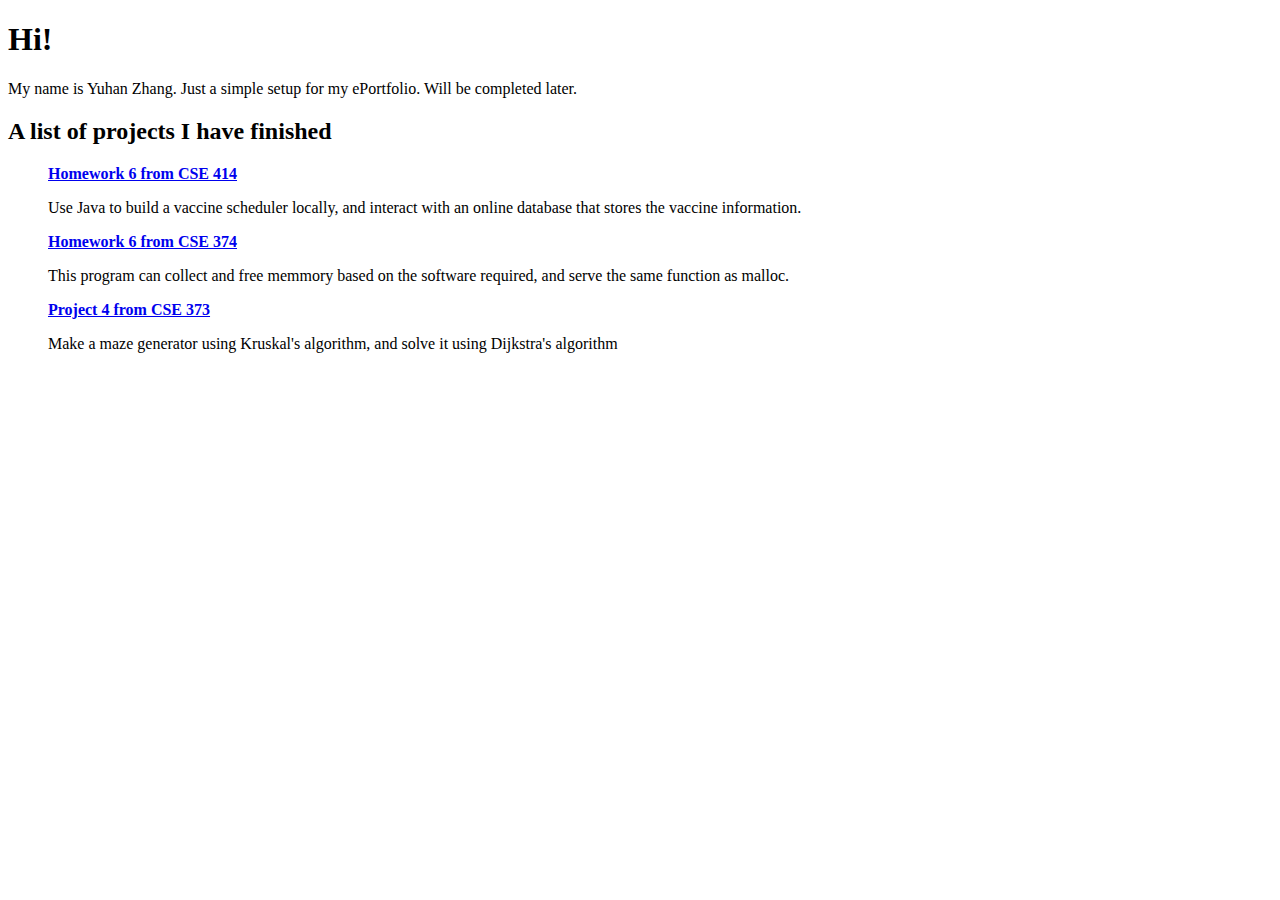
==== index.html @ ef357c61 "update information on website" ====
<!DOCTYPE html>
<html lang="en">
  <head>
    <meta charset="utf-8">
    <meta name="viewport" content="width=device-width, initial-scale=1.0">
    <link rel="stylesheet" href="style.css" type="text/css">
    <title>A simple page for ePortfolio</title>
  </head>
<body>
<h1>Hi!</h1>
<p>
  My name is Yuhan Zhang. Just a simple setup for my ePortfolio. Will be completed
    later.
</p>
<h2>A list of projects I have finished</h2>
<ul>
    <il>
      <a href="https://github.com/yuhanz15/HW6CSE414">Homework 6 from CSE 414</a>
      <p>
        Use Java to build a vaccine scheduler locally, and interact with an online 
        database that stores the vaccine information.
      </p>
    </il>
    <il>
      <a href="https://github.com/yuhanz15/HW6CSE374">Homework 6 from CSE 374</a>
      <p>
        This program can collect and free memmory based on the software required, 
        and serve the same function as malloc.
      </p>
    </il>
    <il>
      <a href="https://github.com/yuhanz15/P4CSE373"> Project 4 from CSE 373</a>
      <p>
        Make a maze generator using Kruskal's algorithm, and solve it using Dijkstra's algorithm
      </p>
    </il>
</ul>
</body>
</html>
---- style.css ----
a{
    font-weight: bold;
}
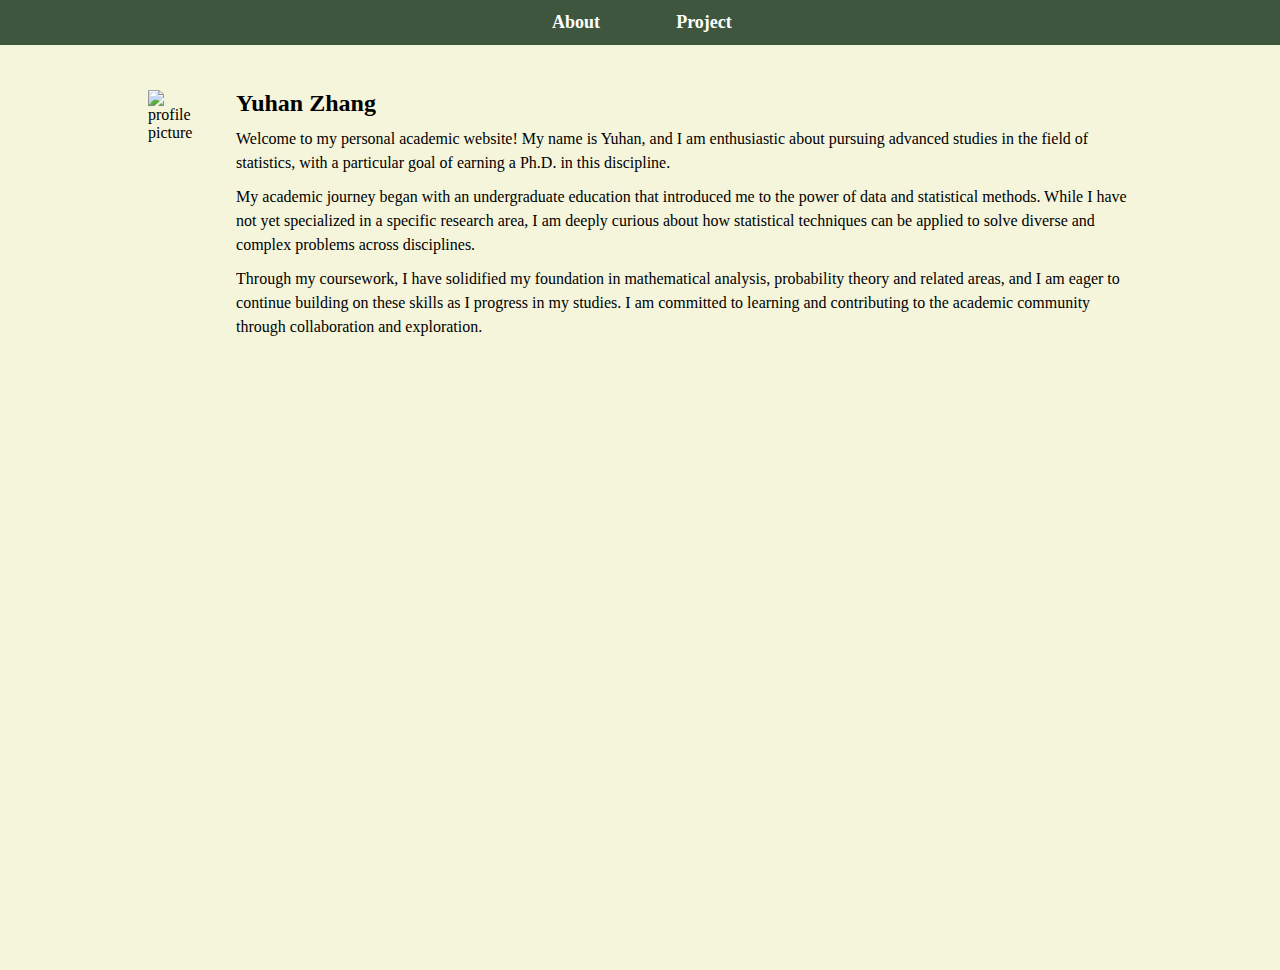
==== commit 2798a9dc: "add project page" ====
--- a/index.html
+++ b/index.html
@@ -1,39 +1,51 @@
 <!DOCTYPE html>
-<html lang="en">
+<html>
   <head>
     <meta charset="utf-8">
-    <meta name="viewport" content="width=device-width, initial-scale=1.0">
-    <link rel="stylesheet" href="style.css" type="text/css">
-    <title>A simple page for ePortfolio</title>
+    <title>About</title>
+    <link rel="stylesheet" type="text/css" href="style.css">
   </head>
-<body>
-<h1>Hi!</h1>
-<p>
-  My name is Yuhan Zhang. Just a simple setup for my ePortfolio. Will be completed
-    later.
-</p>
-<h2>A list of projects I have finished</h2>
-<ul>
-    <il>
-      <a href="https://github.com/yuhanz15/HW6CSE414">Homework 6 from CSE 414</a>
-      <p>
-        Use Java to build a vaccine scheduler locally, and interact with an online 
-        database that stores the vaccine information.
-      </p>
-    </il>
-    <il>
-      <a href="https://github.com/yuhanz15/HW6CSE374">Homework 6 from CSE 374</a>
-      <p>
-        This program can collect and free memmory based on the software required, 
-        and serve the same function as malloc.
-      </p>
-    </il>
-    <il>
-      <a href="https://github.com/yuhanz15/P4CSE373"> Project 4 from CSE 373</a>
-      <p>
-        Make a maze generator using Kruskal's algorithm, and solve it using Dijkstra's algorithm
-      </p>
-    </il>
-</ul>
-</body>
+
+  <body>
+    <div class="header">
+      <nav class="navbar">
+        <ul>
+          <il><a href="index.html">About</a></il>
+          <il><a href="project.html">Project</a></il>
+        </ul>
+      </nav>
+    </div>
+
+    <div class="format">
+      
+      <div class="block">
+        <div class="photolink">
+          <img alt="profile picture" src="1.jpeg" width=220 height=220>
+        </div>
+      
+        <div class="intro">
+          <h1>Yuhan Zhang</h1>
+          <div>
+            <p>
+              Welcome to my personal academic website! My name is Yuhan, 
+              and I am enthusiastic about pursuing advanced studies in the field of statistics, 
+              with a particular goal of earning a Ph.D. in this discipline.
+            </p>
+            <p>
+              My academic journey began with an undergraduate education that introduced me to the power 
+              of data and statistical methods. While I have not yet specialized in a specific research area, 
+              I am deeply curious about how statistical techniques can be applied to solve diverse and 
+              complex problems across disciplines.
+            </p>
+            <p>
+              Through my coursework, I have solidified my foundation in mathematical analysis, probability theory and related areas, and I 
+              am eager to continue building on these skills as I progress in my studies. I am committed 
+              to learning and contributing to the academic community through collaboration and exploration.
+            </p>
+          </div>
+        </div>
+
+      </div>
+    </div>
+  </body>
 </html>--- a/style.css
+++ b/style.css
@@ -1,3 +1,186 @@
-a{
+/* overall format setup */
+* {
+    margin: 0;
+    padding: 0;
+    box-sizing: border-box;
+    outline: none;
+    border: none;
+    text-decoration: none;
+    transition: .2s linear;
+  }
+  
+  html {
+    background-color: beige;
+  }
+  
+  /* nav bar and select list #3F3D56*/
+  .header {
+    background-color: #3d563d;
+    position: fixed;
+    top: 0;
+    left: 0;
+    right: 0;
+    z-index: 1000;
+    align-items: center;
+    display: flex;
+    justify-content: space-between;
+  }
+  
+  .navbar {
+    display: flex;
+    margin: auto;
+    position: center;
+  }
+  
+  .navbar ul {
+    display: flex;
+  }
+  
+  .navbar ul il {
+    list-style: none;
+    width: 128px;
+    text-align: center;
+  }
+  
+  .navbar ul il a {
     font-weight: bold;
-}+    width: 128px;
+    font-size: 18px;
+    line-height: 45px;
+    color: white;
+  }
+  
+  .navbar ul il a:hover {
+    color: #00000081;
+  }
+  
+  /* Paragraph setting */
+  p {
+    line-height: 1.5rem;
+    margin: 0 0 10px;
+    font-size: 16px;
+  }
+
+  h1 {
+    margin: 0 0 10px;
+  }
+
+
+
+
+  /* Main page */
+  .format {
+    margin: 70px auto 0;
+    min-width: 60%;
+    max-width: 80%;
+    display: flex;
+    height: 100vh;
+    background-color: beige;
+    justify-content: center;
+  }
+  
+  .block {
+    display: flex;
+    justify-content: center;
+  }
+
+  .photolink {
+    padding: 20px;
+  }
+  
+  .intro {
+    padding: 20px;
+    font-size: 12px;
+  }
+  
+  /* Project page */
+  .format1 {
+    display: flex;
+    margin-left: auto;
+    margin-right: auto;
+    min-width: 60%;
+    max-width: 80%;
+    height: 100vh;
+    background-color: beige;
+    justify-content: center;
+  }
+
+  .block1 {
+    margin-top: 70px;
+    justify-content: center;
+  }
+
+  .projects div {
+    margin-top: 50px;
+  }
+
+  .projects h2 {
+    font-size: 1.5em;
+    margin: 0 0 10px;
+  }
+
+  .projects a { 
+    color: black;
+    text-decoration: none;
+    font-weight: bold;
+    transition: color 0.3s;
+  }
+
+  .projects a:hover {
+    color: #0056b3;
+  }
+
+  
+  /* Responsive Design */
+  @media (max-width: 1024px) {
+    .navbar ul li {
+      width: 100px;
+    }
+    .navbar ul li a {
+      font-size: 16px;
+      line-height: 40px;
+    }
+    .format {
+      flex-direction: column;
+      align-items: center;
+    }
+    .photolink, .selfintro {
+      padding: 15px;
+    }
+  }
+  
+  @media (max-width: 768px) {
+    .navbar {
+      flex-direction: column;
+    }
+    .navbar ul {
+      flex-direction: column;
+      align-items: center;
+    }
+    .navbar ul li {
+      width: 80px;
+    }
+    .navbar ul li a {
+      font-size: 14px;
+      line-height: 35px;
+    }
+  }
+  
+  @media (max-width: 480px) {
+    .navbar ul li {
+      width: auto;
+      text-align: center;
+    }
+    .navbar ul li a {
+      font-size: 12px;
+      line-height: 30px;
+    }
+    .format {
+      margin-top: 20px;
+      width: 100%;
+    }
+    .photolink, .selfintro {
+      padding: 10px;
+    }
+  }
+  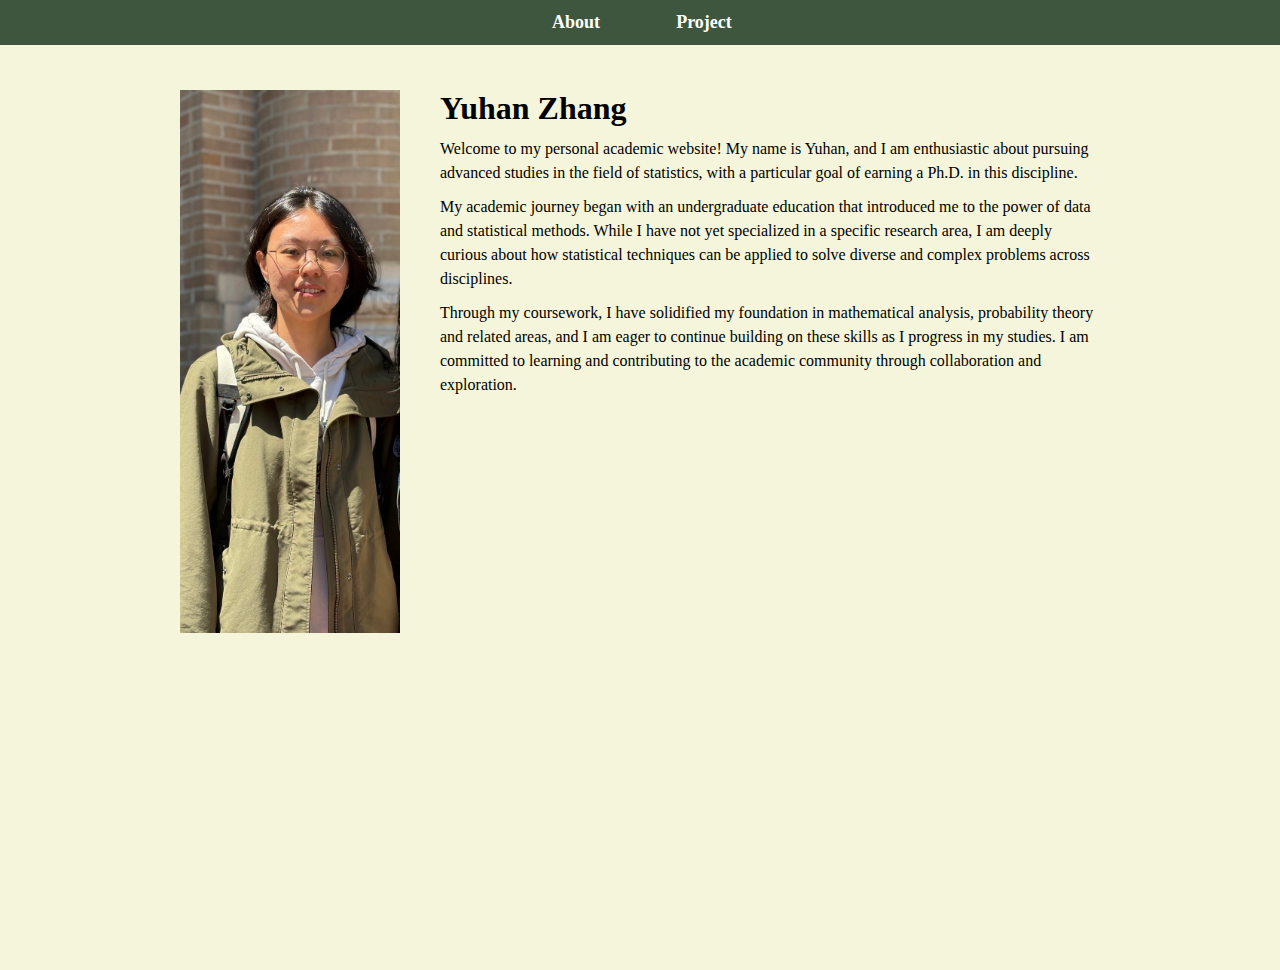
==== commit 3feec14e: "add picture and i dont like it" ====
--- a/index.html
+++ b/index.html
@@ -20,7 +20,7 @@
       
       <div class="block">
         <div class="photolink">
-          <img alt="profile picture" src="1.jpeg" width=220 height=220>
+          <img alt="profile picture" src="1.jpg" width=220>
         </div>
       
         <div class="intro">
--- a/style.css
+++ b/style.css
@@ -71,8 +71,7 @@
   /* Main page */
   .format {
     margin: 70px auto 0;
-    min-width: 60%;
-    max-width: 80%;
+    max-width: 75%;
     display: flex;
     height: 100vh;
     background-color: beige;
@@ -90,7 +89,6 @@
   
   .intro {
     padding: 20px;
-    font-size: 12px;
   }
   
   /* Project page */
@@ -98,8 +96,7 @@
     display: flex;
     margin-left: auto;
     margin-right: auto;
-    min-width: 60%;
-    max-width: 80%;
+    max-width: 75%;
     height: 100vh;
     background-color: beige;
     justify-content: center;
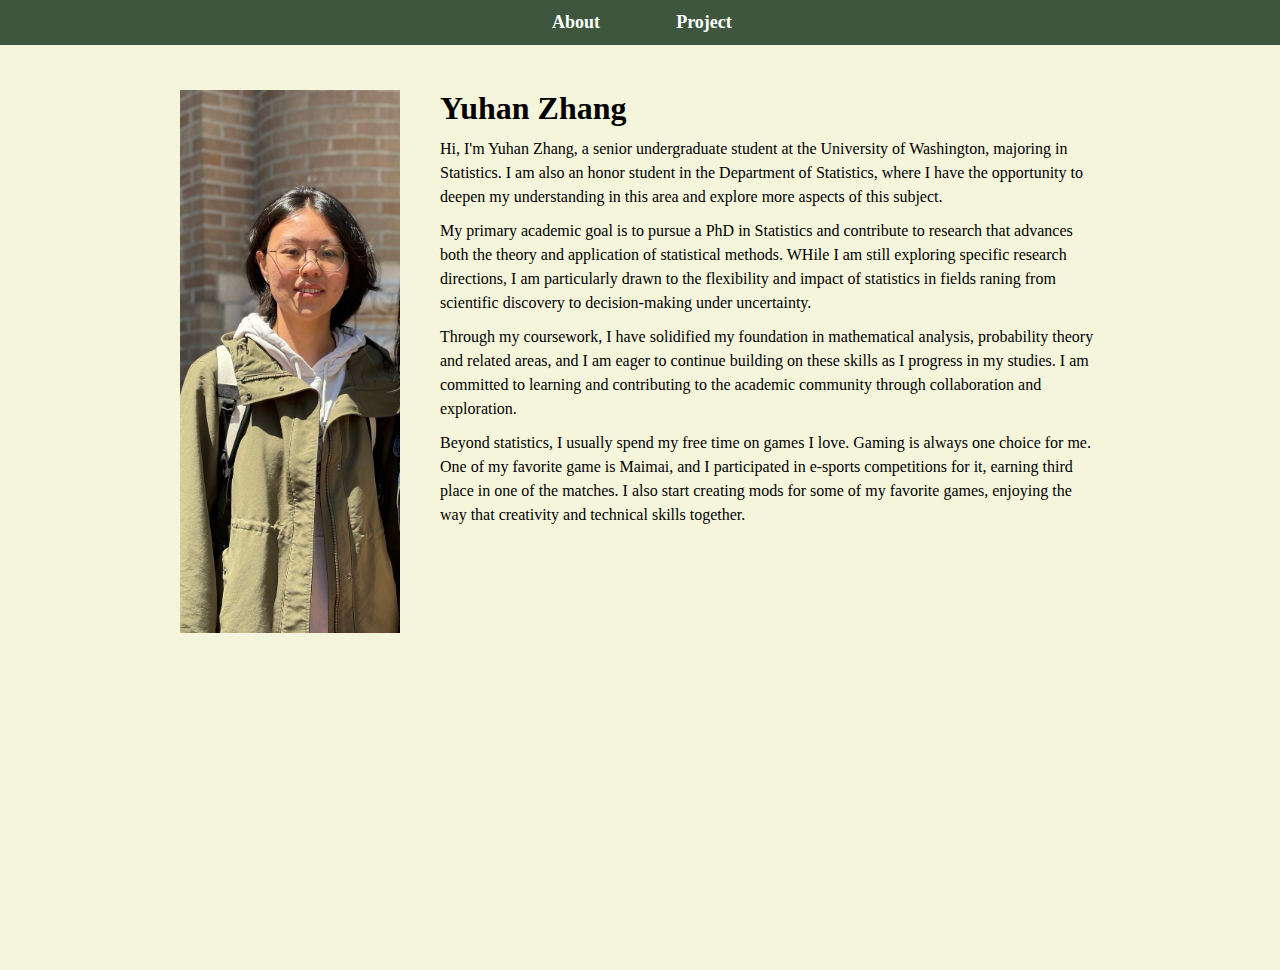
==== commit dd08ca67: "finish self introduction" ====
--- a/index.html
+++ b/index.html
@@ -20,31 +20,38 @@
       
       <div class="block">
         <div class="photolink">
-          <img alt="profile picture" src="1.jpg" width=220>
+          <img alt="profile picture" src="/1.jpg" width=220>
         </div>
       
         <div class="intro">
           <h1>Yuhan Zhang</h1>
           <div>
             <p>
-              Welcome to my personal academic website! My name is Yuhan, 
-              and I am enthusiastic about pursuing advanced studies in the field of statistics, 
-              with a particular goal of earning a Ph.D. in this discipline.
+              Hi, I'm Yuhan Zhang, a senior undergraduate student at the University of Washington,
+              majoring in Statistics. I am also an honor student in the Department of Statistics, 
+              where I have the opportunity to deepen my understanding in this area and explore more 
+              aspects of this subject. 
             </p>
             <p>
-              My academic journey began with an undergraduate education that introduced me to the power 
-              of data and statistical methods. While I have not yet specialized in a specific research area, 
-              I am deeply curious about how statistical techniques can be applied to solve diverse and 
-              complex problems across disciplines.
+              My primary academic goal is to pursue a PhD in Statistics and contribute to research 
+              that advances both the theory and application of statistical methods. WHile I am still 
+              exploring specific research directions, I am particularly drawn to the flexibility and 
+              impact of statistics in fields raning from scientific discovery to decision-making under 
+              uncertainty. 
             </p>
             <p>
               Through my coursework, I have solidified my foundation in mathematical analysis, probability theory and related areas, and I 
               am eager to continue building on these skills as I progress in my studies. I am committed 
               to learning and contributing to the academic community through collaboration and exploration.
             </p>
+            <p>
+              Beyond statistics, I usually spend my free time on games I love. Gaming is always one choice for me. 
+              One of my favorite game is Maimai, and I participated in e-sports competitions for it, earning third place
+              in one of the matches. I also start creating mods for some of my favorite games, enjoying the way that 
+              creativity and technical skills together. 
+            </p>
           </div>
         </div>
-
       </div>
     </div>
   </body>
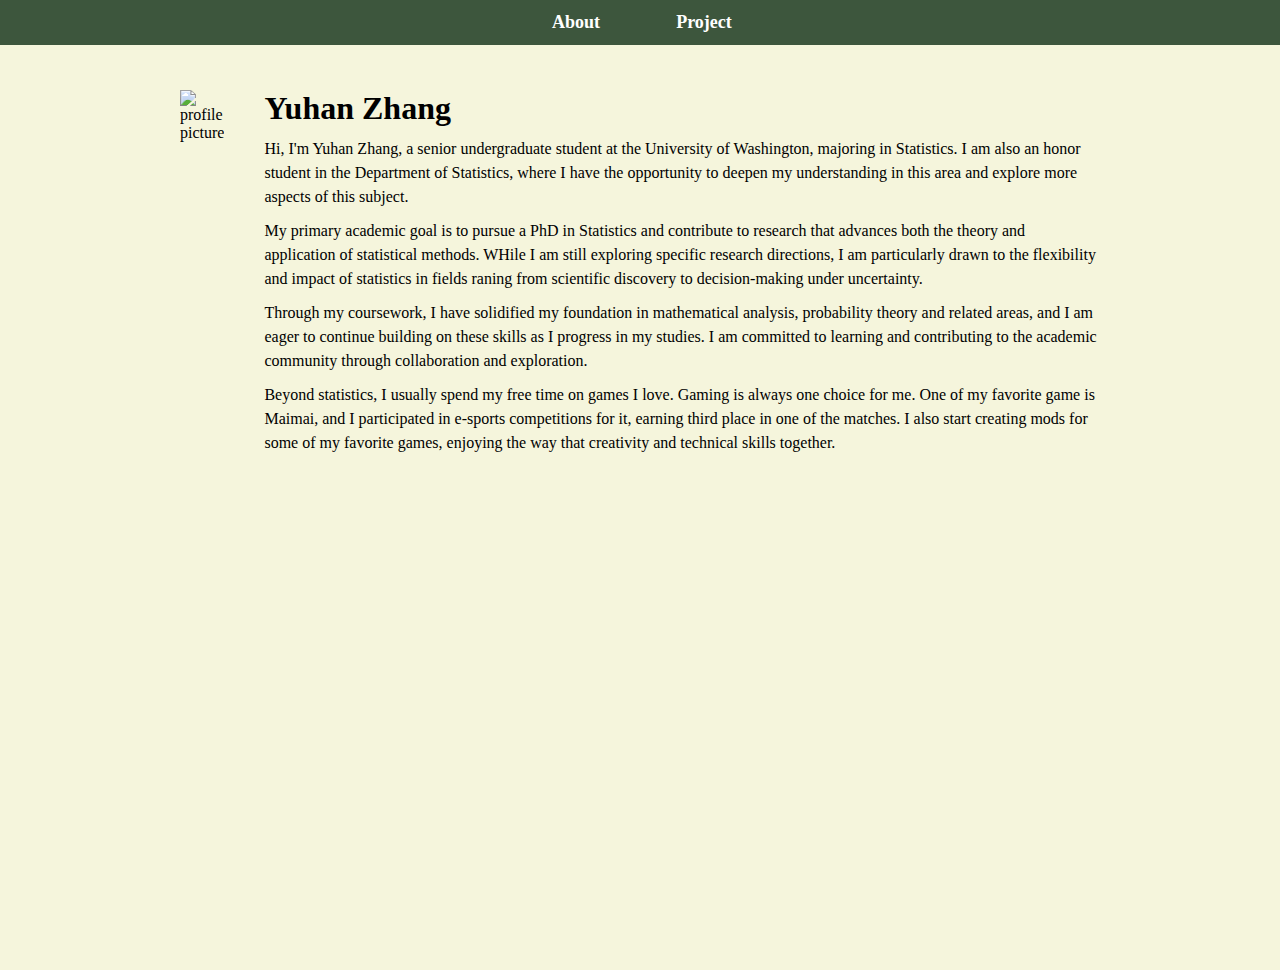
==== commit 978f9a6f: "try to fix picture problem" ====
--- a/index.html
+++ b/index.html
@@ -20,7 +20,7 @@
       
       <div class="block">
         <div class="photolink">
-          <img alt="profile picture" src="/1.jpg" width=220>
+          <img alt="profile picture" src="https://github.com/yuhanz15/ePortfolio/blob/main/1.jpg" width=220>
         </div>
       
         <div class="intro">
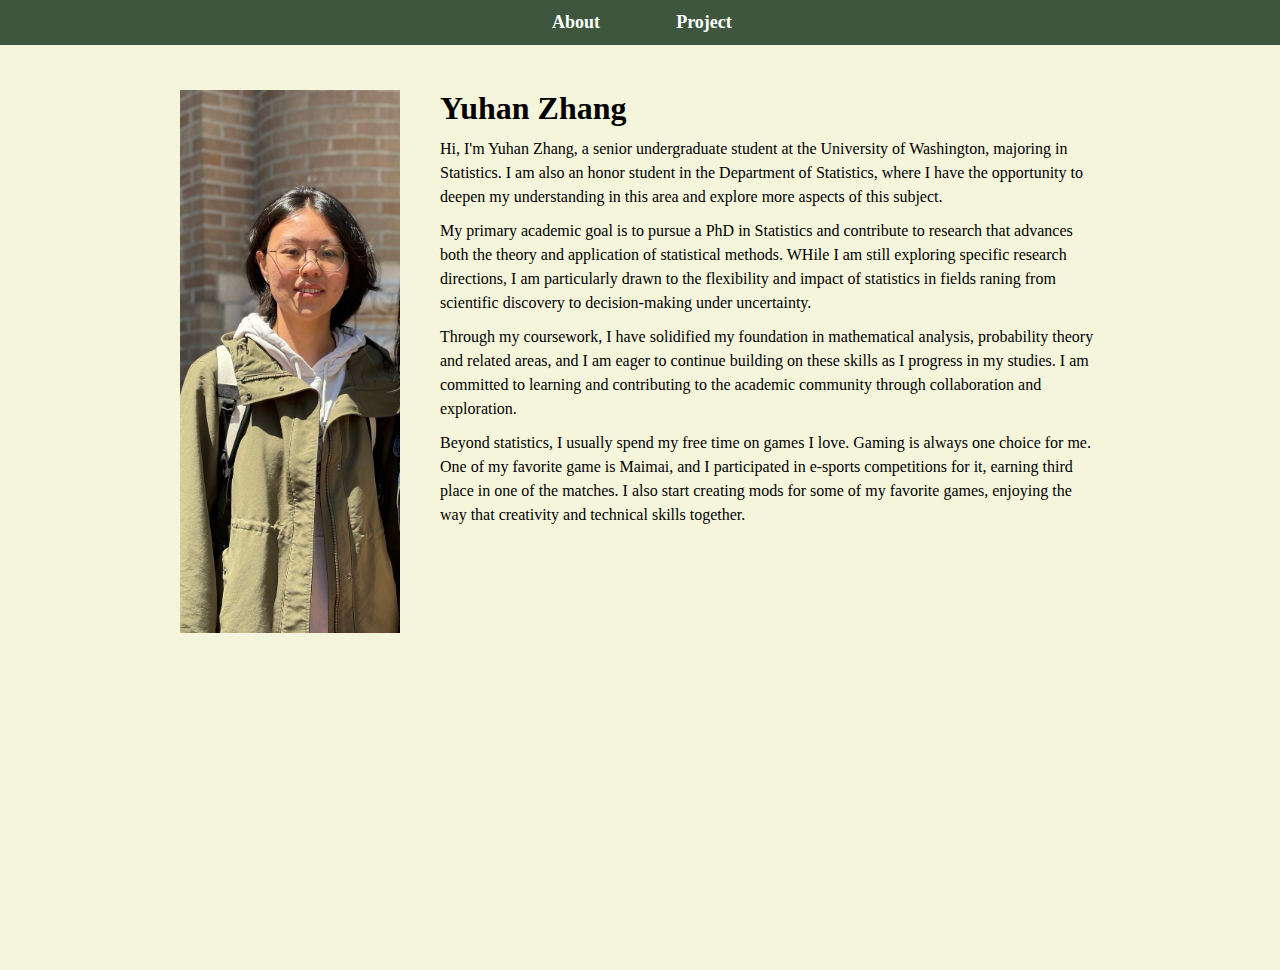
==== commit 0ae92263: "fix picture problem" ====
--- a/index.html
+++ b/index.html
@@ -20,7 +20,7 @@
       
       <div class="block">
         <div class="photolink">
-          <img alt="profile picture" src="https://github.com/yuhanz15/ePortfolio/blob/main/1.jpg" width=220>
+          <img alt="profile picture" src="1.jpg" width=220>
         </div>
       
         <div class="intro">
